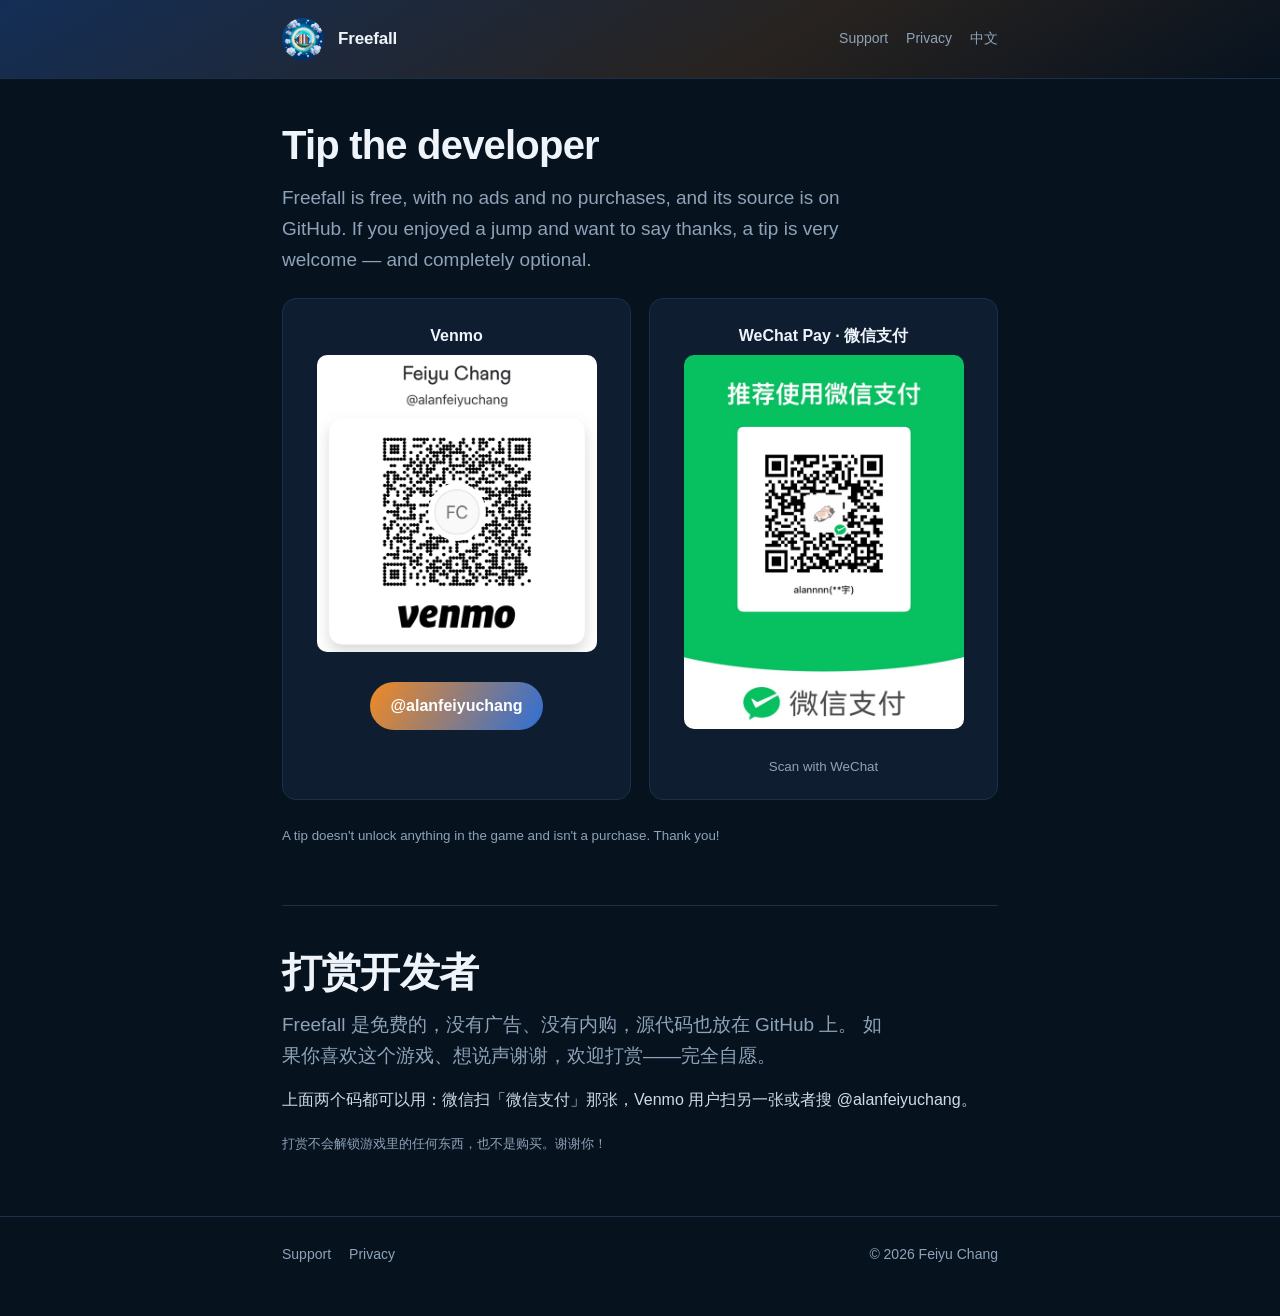
==== donate.html @ 2e99230a "打赏页：微信支付和 Venmo 收款码（不从支持页、隐私页链过来） Co-Authored-By: Claude Opus 5.5 <noreply@anthropic.com>" ====
<!doctype html>
<html lang="en">
<head>
<meta charset="utf-8">
<meta name="viewport" content="width=device-width, initial-scale=1">
<title>Freefall — Support the developer</title>
<meta name="description" content="Freefall is free. If you enjoy it, you can tip the developer.">
<link rel="icon" href="img/icon.jpg">
<link rel="stylesheet" href="style.css">
</head>
<body>
<!-- 打赏页只从 GitHub 仓库（FUNDING.yml / README）链过来；游戏里的「支持」「隐私政策」「致谢」打开的页面不链到这里（App Store 审核指南 3.1.1） -->

<header class="site"><div class="wrap">
  <img src="img/icon.jpg" alt="">
  <strong>Freefall</strong>
  <nav>
    <a href="./">Support</a>
    <a href="privacy.html">Privacy</a>
    <a href="#zh" lang="zh-Hans">中文</a>
  </nav>
</div></header>

<main class="wrap">

  <h1>Tip the developer</h1>
  <p class="tagline">Freefall is free, with no ads and no purchases, and its source is on
  GitHub. If you enjoyed a jump and want to say thanks, a tip is very welcome — and
  completely optional.</p>

  <div class="donate">
    <div class="card">
      <h3>Venmo</h3>
      <img src="img/donate-venmo.png" alt="Venmo QR code for @alanfeiyuchang" width="600" height="635">
      <p><a class="mail" href="https://venmo.com/u/alanfeiyuchang">@alanfeiyuchang</a></p>
    </div>
    <div class="card">
      <h3>WeChat Pay · 微信支付</h3>
      <img src="img/donate-wechat.png" alt="WeChat Pay QR code" width="600" height="800">
      <p><small>Scan with WeChat</small></p>
    </div>
  </div>

  <p><small>A tip doesn't unlock anything in the game and isn't a purchase. Thank you!</small></p>

  <hr class="lang">
  <section id="zh" lang="zh-Hans">
    <h1>打赏开发者</h1>
    <p class="tagline">Freefall 是免费的，没有广告、没有内购，源代码也放在 GitHub 上。
    如果你喜欢这个游戏、想说声谢谢，欢迎打赏——完全自愿。</p>
    <p>上面两个码都可以用：微信扫「微信支付」那张，Venmo 用户扫另一张或者搜 @alanfeiyuchang。</p>
    <p><small>打赏不会解锁游戏里的任何东西，也不是购买。谢谢你！</small></p>
  </section>

</main>

<footer class="site"><div class="wrap">
  <a href="./">Support</a>
  <a href="privacy.html">Privacy</a>
  <span class="spacer"></span>
  <span class="muted">© 2026 Feiyu Chang</span>
</div></footer>

</body>
</html>
---- style.css ----
/* Freefall support site — deep-sea blue and canopy orange, one stylesheet, no dependencies. */
:root {
  --bg: #07121f;
  --panel: #0e1d2f;
  --line: #1c3048;
  --fg: #eef4fa;
  --body: #cfdbe7;
  --muted: #8ea3b8;
  --accent: #f08a24;
  --accent2: #2f6fd6;
  --link: #ffad5c;
}
* { box-sizing: border-box; }
body {
  margin: 0; background: var(--bg); color: var(--fg);
  font: 16px/1.65 -apple-system, BlinkMacSystemFont, "Segoe UI", Roboto, Helvetica, Arial,
        "PingFang SC", "Hiragino Sans GB", "Microsoft YaHei", sans-serif;
  -webkit-font-smoothing: antialiased;
}
a { color: var(--link); }
.wrap { max-width: 760px; margin: 0 auto; padding: 0 22px; }

header.site {
  border-bottom: 1px solid var(--line);
  background: linear-gradient(150deg, rgba(47,111,214,.30), rgba(240,138,36,.14) 60%, transparent);
}
header.site .wrap { display: flex; align-items: center; gap: 14px; padding-top: 18px; padding-bottom: 18px; }
header.site img { width: 42px; height: 42px; border-radius: 50%; }
header.site strong { font-size: 17px; letter-spacing: -.01em; }
nav { margin-left: auto; display: flex; gap: 18px; font-size: 14px; }
nav a { color: var(--muted); text-decoration: none; }
nav a:hover, nav a[aria-current] { color: var(--fg); }

h1 { font-size: 40px; line-height: 1.12; margin: 44px 0 14px; letter-spacing: -.02em; }
.tagline { font-size: 19px; color: var(--muted); margin: 0 0 6px; max-width: 32em; }
h2 { font-size: 21px; margin: 44px 0 12px; letter-spacing: -.01em; }
h3 { font-size: 16px; margin: 26px 0 6px; }
p, li { color: var(--body); }
small, .muted { color: var(--muted); }

.card {
  background: var(--panel); border: 1px solid var(--line);
  border-radius: 14px; padding: 20px 22px; margin: 18px 0;
}
.card p:last-child { margin-bottom: 0; }

.mail {
  display: inline-block; margin-top: 6px; padding: 11px 20px; border-radius: 999px;
  background: linear-gradient(120deg, var(--accent), var(--accent2));
  color: #fff; text-decoration: none; font-weight: 600;
}
dl dt { font-weight: 600; margin-top: 18px; }
dl dd { margin: 4px 0 0; color: var(--body); }

table.credits { width: 100%; border-collapse: collapse; font-size: 15px; margin: 8px 0 4px; }
table.credits th, table.credits td { text-align: left; vertical-align: top; padding: 9px 10px 9px 0; border-bottom: 1px solid var(--line); }
table.credits th { color: var(--muted); font-weight: 500; white-space: nowrap; padding-right: 16px; }
table.credits td { color: var(--body); }

hr.lang { border: 0; border-top: 1px solid var(--line); margin: 56px 0 0; }

footer.site { border-top: 1px solid var(--line); margin-top: 60px; padding: 26px 0 50px; font-size: 14px; }
footer.site .wrap { display: flex; gap: 18px; flex-wrap: wrap; }
footer.site a { color: var(--muted); text-decoration: none; }
footer.site a:hover { color: var(--fg); }
footer.site .spacer { flex: 1; }

@media (max-width: 520px) {
  h1 { font-size: 32px; }
  nav { gap: 12px; }
  table.credits th { white-space: normal; }
}

/* donate.html：两张收款码并排，窄屏上下排 */
.donate { display: grid; grid-template-columns: 1fr 1fr; gap: 18px; margin: 22px 0; }
.donate .card { margin: 0; text-align: center; }
.donate img { width: 100%; max-width: 280px; height: auto; border-radius: 10px; background: #fff; }
.donate h3 { margin-top: 4px; }
@media (max-width: 520px) { .donate { grid-template-columns: 1fr; } }
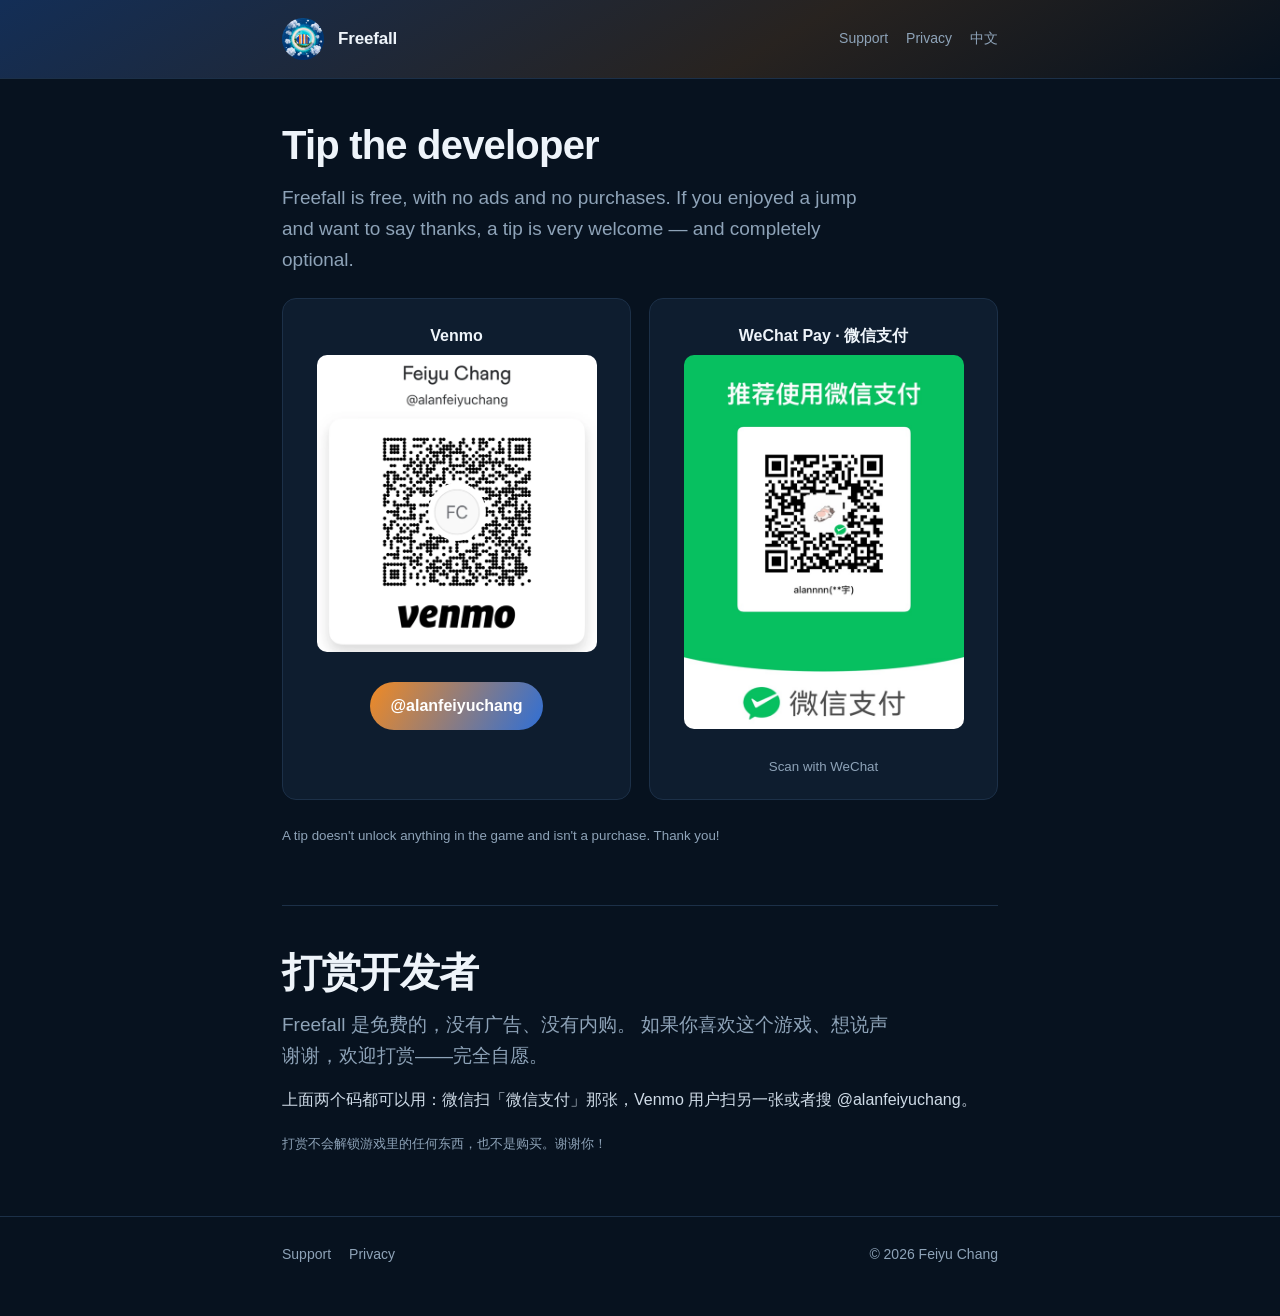
==== commit 029ef5ae: "打赏页：仓库还没公开，先不说源代码在 GitHub 上 Co-Authored-By: Claude Opus 5.5 <noreply@anthropic.com>" ====
--- a/donate.html
+++ b/donate.html
@@ -24,8 +24,7 @@
 <main class="wrap">
 
   <h1>Tip the developer</h1>
-  <p class="tagline">Freefall is free, with no ads and no purchases, and its source is on
-  GitHub. If you enjoyed a jump and want to say thanks, a tip is very welcome — and
+  <p class="tagline">Freefall is free, with no ads and no purchases. If you enjoyed a jump and want to say thanks, a tip is very welcome — and
   completely optional.</p>
 
   <div class="donate">
@@ -46,7 +45,7 @@
   <hr class="lang">
   <section id="zh" lang="zh-Hans">
     <h1>打赏开发者</h1>
-    <p class="tagline">Freefall 是免费的，没有广告、没有内购，源代码也放在 GitHub 上。
+    <p class="tagline">Freefall 是免费的，没有广告、没有内购。
     如果你喜欢这个游戏、想说声谢谢，欢迎打赏——完全自愿。</p>
     <p>上面两个码都可以用：微信扫「微信支付」那张，Venmo 用户扫另一张或者搜 @alanfeiyuchang。</p>
     <p><small>打赏不会解锁游戏里的任何东西，也不是购买。谢谢你！</small></p>
